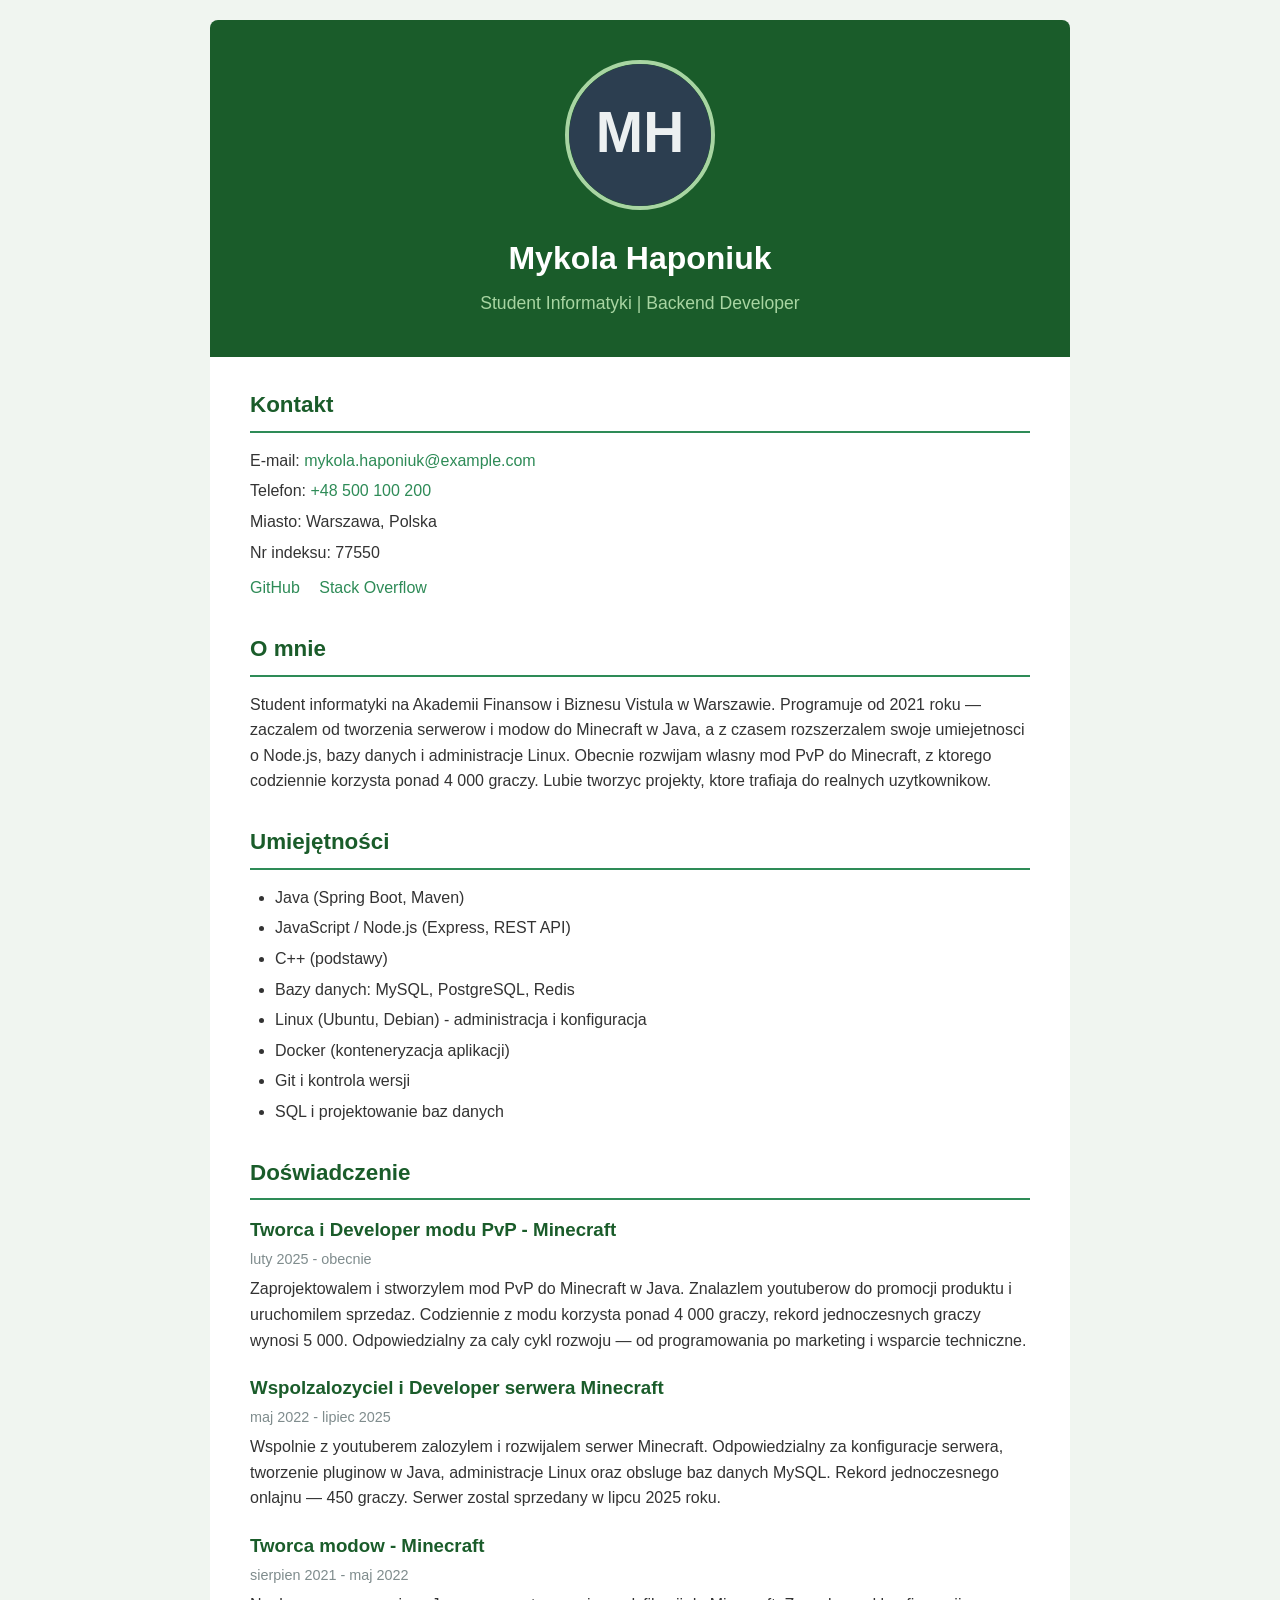
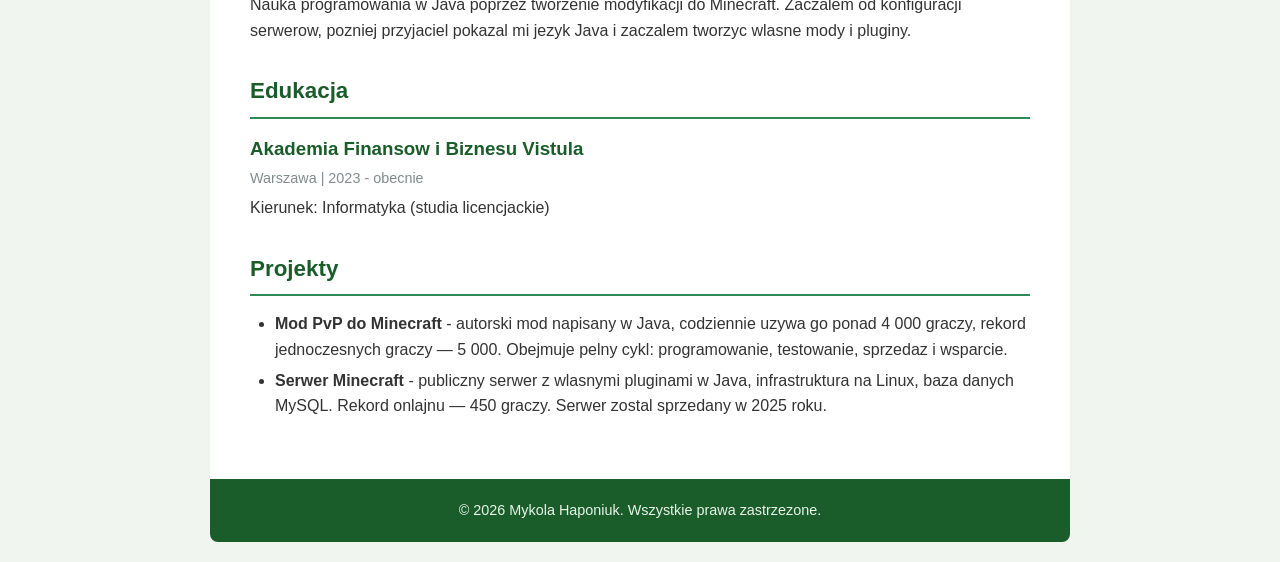
==== zad2_css/index.html @ df784793 "Add CSS assignment (zad2_css)" ====
<!DOCTYPE html>
<html lang="pl">
<head>
    <meta charset="UTF-8">
    <meta name="viewport" content="width=device-width, initial-scale=1.0">
    <title>CV - Mykola Haponiuk</title>
    <link rel="stylesheet" href="styles.css">
</head>
<body>
    <header>
        <img src="photo.svg" alt="Mykola Haponiuk - zdjecie profilowe">
        <h1>Mykola Haponiuk</h1>
        <p>Student Informatyki | Backend Developer</p>
    </header>

    <main>
        <section>
            <h2>Kontakt</h2>
            <div class="contact-info">
                <p>E-mail: <a href="mailto:mykola.haponiuk@example.com">mykola.haponiuk@example.com</a></p>
                <p>Telefon: <a href="tel:+48500100200">+48 500 100 200</a></p>
                <p>Miasto: Warszawa, Polska</p>
                <p>Nr indeksu: 77550</p>
            </div>
            <div class="links">
                <a href="https://github.com/mhaponi1" target="_blank" rel="noopener noreferrer">GitHub</a>
                <a href="https://stackoverflow.com/users/32515729/mhaponi1" target="_blank" rel="noopener noreferrer">Stack Overflow</a>
            </div>
        </section>

        <section>
            <h2>O mnie</h2>
            <p>
                Student informatyki na Akademii Finansow i Biznesu Vistula w Warszawie.
                Programuje od 2021 roku — zaczalem od tworzenia serwerow i modow
                do Minecraft w Java, a z czasem rozszerzalem swoje umiejetnosci
                o Node.js, bazy danych i administracje Linux. Obecnie rozwijam
                wlasny mod PvP do Minecraft, z ktorego codziennie korzysta ponad
                4 000 graczy. Lubie tworzyc projekty, ktore trafiaja do realnych uzytkownikow.
            </p>
        </section>

        <section>
            <h2>Umiejętności</h2>
            <ul>
                <li>Java (Spring Boot, Maven)</li>
                <li>JavaScript / Node.js (Express, REST API)</li>
                <li>C++ (podstawy)</li>
                <li>Bazy danych: MySQL, PostgreSQL, Redis</li>
                <li>Linux (Ubuntu, Debian) - administracja i konfiguracja</li>
                <li>Docker (konteneryzacja aplikacji)</li>
                <li>Git i kontrola wersji</li>
                <li>SQL i projektowanie baz danych</li>
            </ul>
        </section>

        <section>
            <h2>Doświadczenie</h2>

            <article>
                <h3>Tworca i Developer modu PvP - Minecraft</h3>
                <p class="period">luty 2025 - obecnie</p>
                <p>
                    Zaprojektowalem i stworzylem mod PvP do Minecraft w Java.
                    Znalazlem youtuberow do promocji produktu i uruchomilem sprzedaz.
                    Codziennie z modu korzysta ponad 4 000 graczy, rekord jednoczesnych
                    graczy wynosi 5 000. Odpowiedzialny za caly cykl rozwoju —
                    od programowania po marketing i wsparcie techniczne.
                </p>
            </article>

            <article>
                <h3>Wspolzalozyciel i Developer serwera Minecraft</h3>
                <p class="period">maj 2022 - lipiec 2025</p>
                <p>
                    Wspolnie z youtuberem zalozylem i rozwijalem serwer Minecraft.
                    Odpowiedzialny za konfiguracje serwera, tworzenie pluginow w Java,
                    administracje Linux oraz obsluge baz danych MySQL.
                    Rekord jednoczesnego onlajnu — 450 graczy.
                    Serwer zostal sprzedany w lipcu 2025 roku.
                </p>
            </article>

            <article>
                <h3>Tworca modow - Minecraft</h3>
                <p class="period">sierpien 2021 - maj 2022</p>
                <p>
                    Nauka programowania w Java poprzez tworzenie modyfikacji
                    do Minecraft. Zaczalem od konfiguracji serwerow, pozniej
                    przyjaciel pokazal mi jezyk Java i zaczalem tworzyc
                    wlasne mody i pluginy.
                </p>
            </article>
        </section>

        <section>
            <h2>Edukacja</h2>
            <article>
                <h3>Akademia Finansow i Biznesu Vistula</h3>
                <p class="period">Warszawa | 2023 - obecnie</p>
                <p>Kierunek: Informatyka (studia licencjackie)</p>
            </article>
        </section>

        <section>
            <h2>Projekty</h2>
            <ul>
                <li>
                    <strong>Mod PvP do Minecraft</strong> - autorski mod napisany w Java,
                    codziennie uzywa go ponad 4 000 graczy, rekord jednoczesnych
                    graczy — 5 000. Obejmuje pelny cykl: programowanie, testowanie,
                    sprzedaz i wsparcie.
                </li>
                <li>
                    <strong>Serwer Minecraft</strong> - publiczny serwer z wlasnymi
                    pluginami w Java, infrastruktura na Linux, baza danych MySQL.
                    Rekord onlajnu — 450 graczy. Serwer zostal sprzedany w 2025 roku.
                </li>
            </ul>
        </section>
    </main>

    <footer>
        <p>&copy; 2026 Mykola Haponiuk. Wszystkie prawa zastrzezone.</p>
    </footer>
</body>
</html>
---- zad2_css/styles.css ----
* {
    margin: 0;
    padding: 0;
    box-sizing: border-box;
}

body {
    font-family: 'Segoe UI', Tahoma, Geneva, Verdana, sans-serif;
    line-height: 1.6;
    color: #333;
    max-width: 900px;
    margin: 0 auto;
    padding: 20px;
    background-color: #f0f5f0;
}

header {
    background-color: #1a5c2a;
    color: #fff;
    padding: 40px;
    text-align: center;
    border-radius: 8px 8px 0 0;
}

header img {
    width: 150px;
    height: 150px;
    border-radius: 50%;
    object-fit: cover;
    border: 4px solid #a8d5a2;
    margin-bottom: 15px;
}

header h1 {
    font-size: 2em;
    margin-bottom: 5px;
}

header p {
    font-size: 1.1em;
    color: #a8d5a2;
}

main {
    background-color: #fff;
    padding: 30px 40px;
}

section {
    margin-bottom: 30px;
}

section h2 {
    font-size: 1.4em;
    color: #1a5c2a;
    border-bottom: 2px solid #2e8b57;
    padding-bottom: 8px;
    margin-bottom: 15px;
}

.contact-info p {
    margin-bottom: 5px;
}

.contact-info a {
    color: #2e8b57;
    text-decoration: none;
}

.contact-info a:hover {
    text-decoration: underline;
}

.links {
    margin-top: 10px;
}

.links a {
    display: inline-block;
    margin-right: 15px;
    color: #2e8b57;
    text-decoration: none;
}

.links a:hover {
    text-decoration: underline;
}

ul {
    list-style: disc;
    padding-left: 25px;
}

ul li {
    margin-bottom: 5px;
}

article {
    margin-bottom: 20px;
}

article h3 {
    color: #1a5c2a;
    margin-bottom: 3px;
}

article .period {
    font-size: 0.9em;
    color: #7f8c8d;
    margin-bottom: 5px;
}

footer {
    background-color: #1a5c2a;
    color: #e8f5e9;
    text-align: center;
    padding: 20px;
    border-radius: 0 0 8px 8px;
    font-size: 0.9em;
}
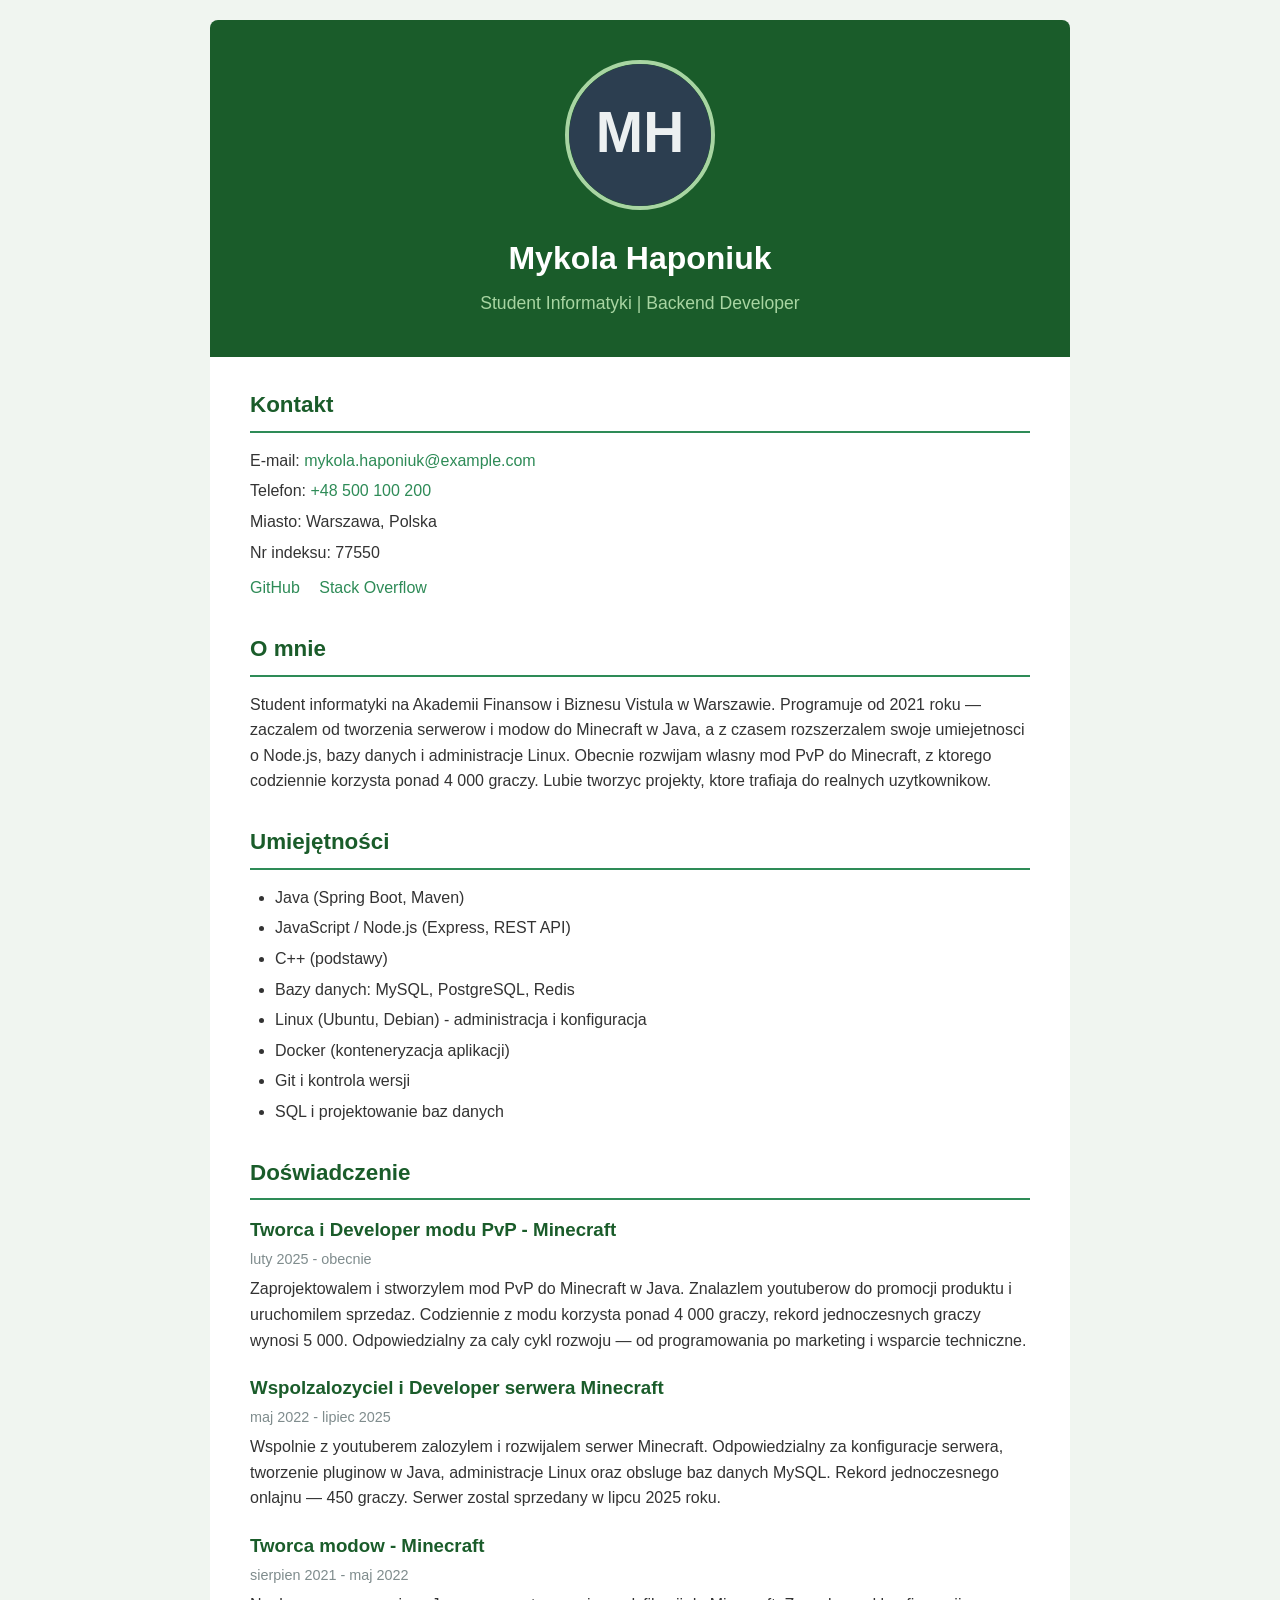
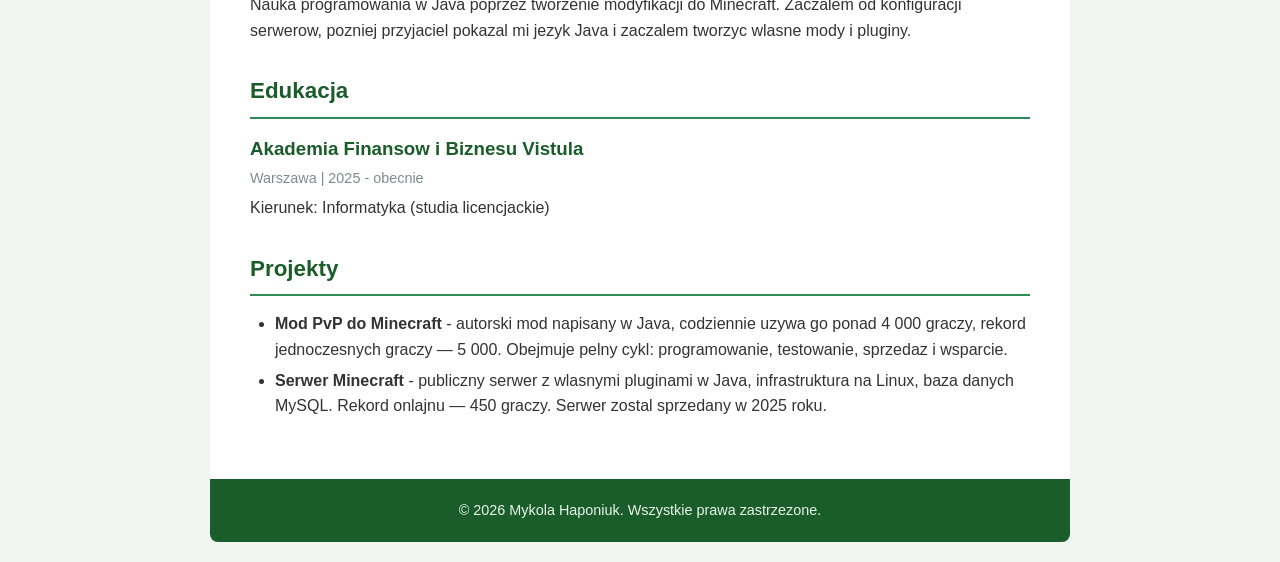
==== commit d1d978da: "[77550] Fix education start year to 2025" ====
--- a/zad2_css/index.html
+++ b/zad2_css/index.html
@@ -97,7 +97,7 @@
             <h2>Edukacja</h2>
             <article>
                 <h3>Akademia Finansow i Biznesu Vistula</h3>
-                <p class="period">Warszawa | 2023 - obecnie</p>
+                <p class="period">Warszawa | 2025 - obecnie</p>
                 <p>Kierunek: Informatyka (studia licencjackie)</p>
             </article>
         </section>
